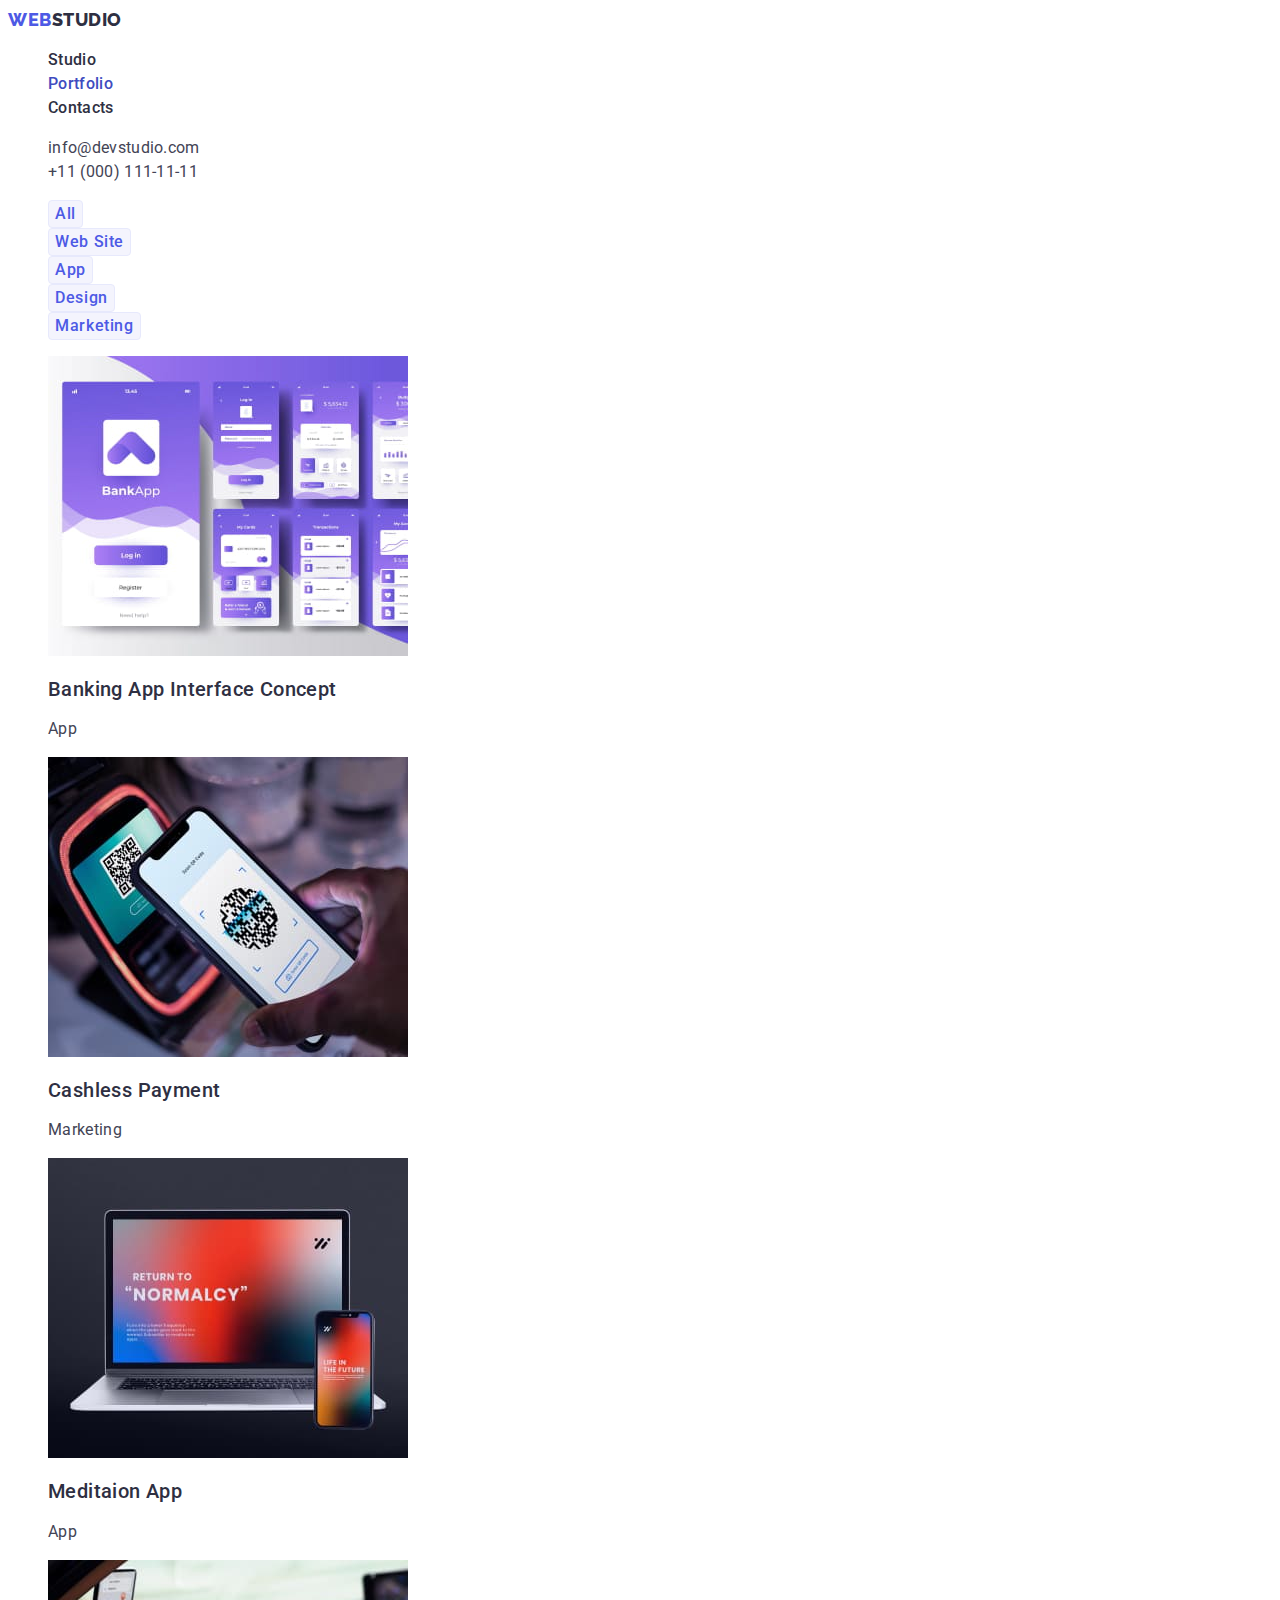
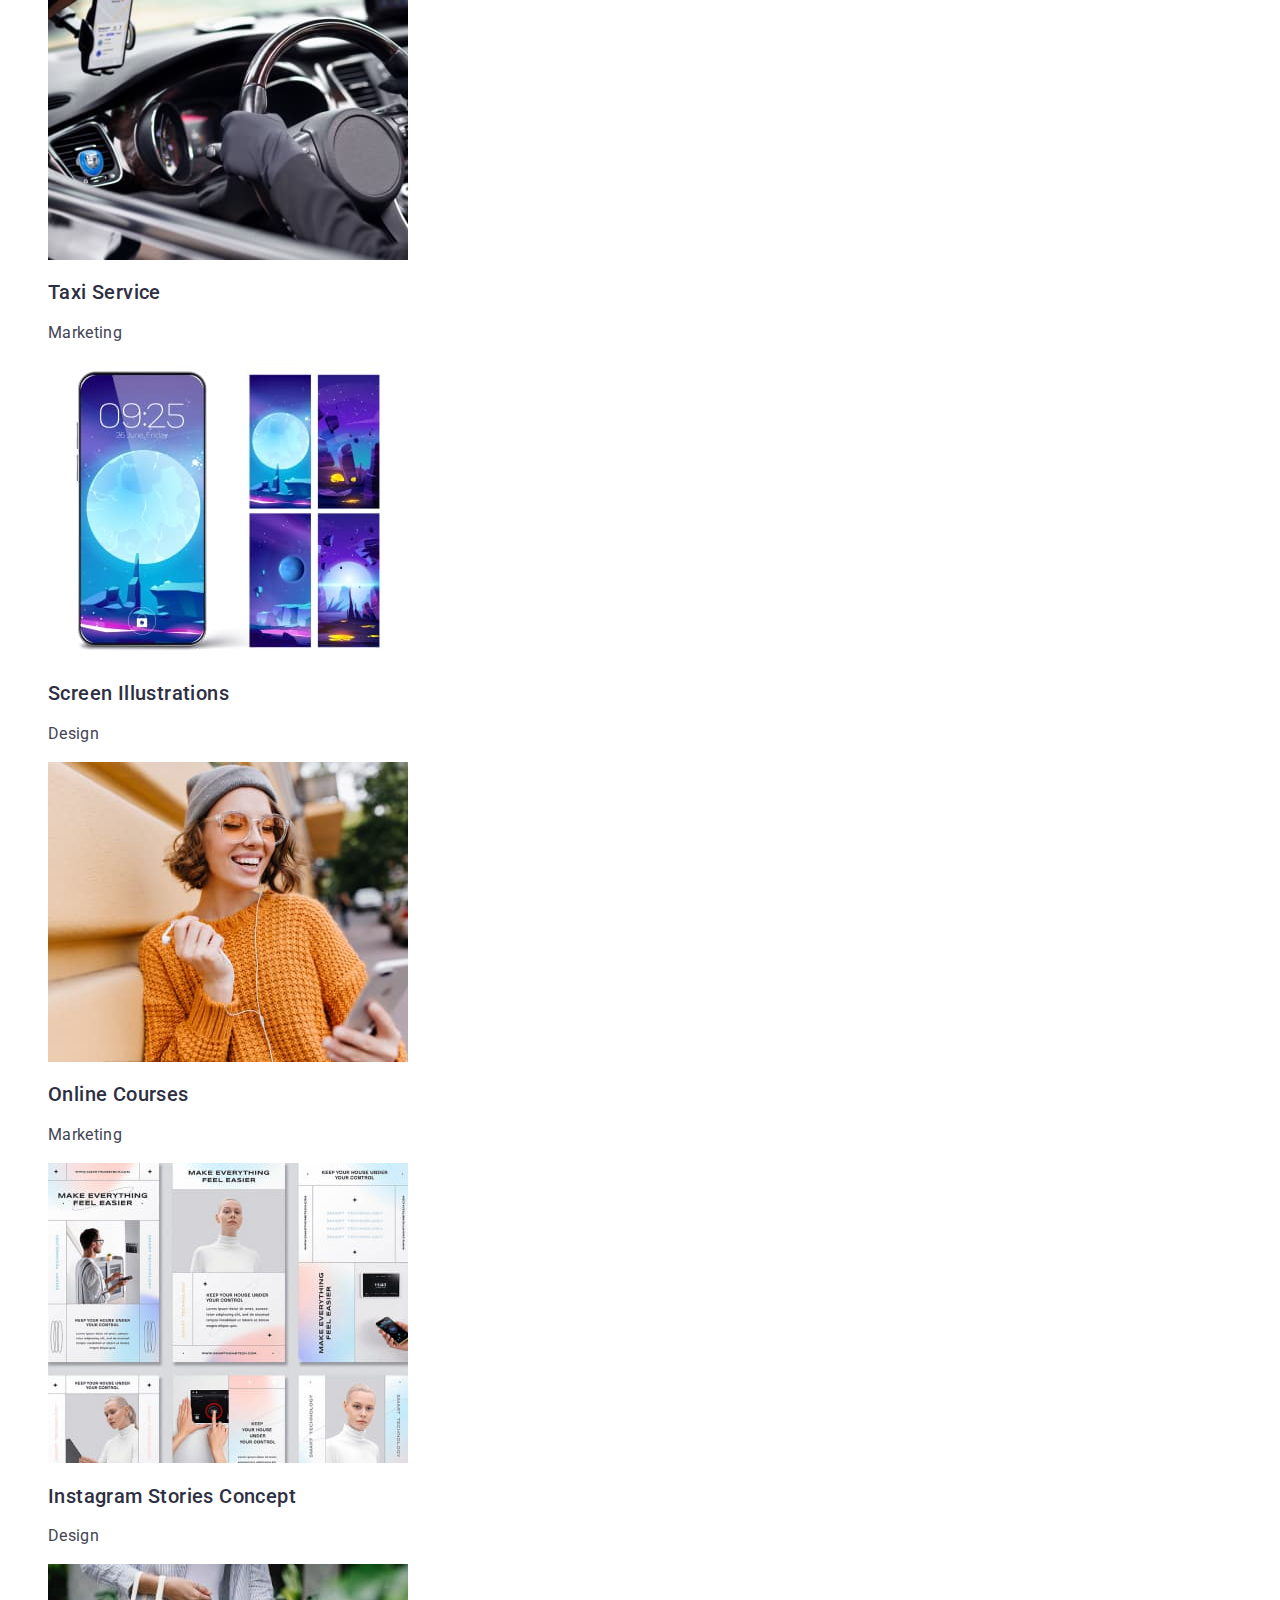
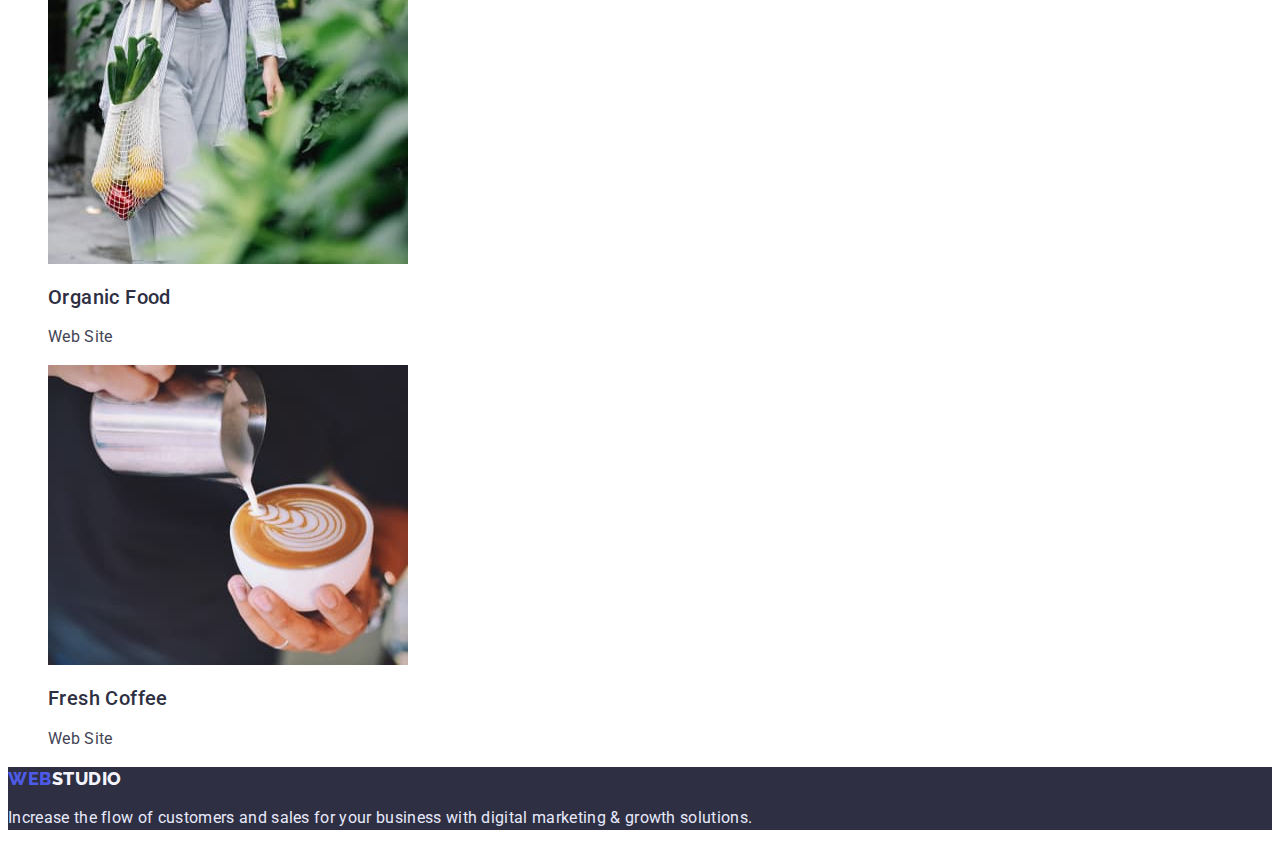
==== portfolio.html @ 2b6e5f43 "Initial commit" ====
<!DOCTYPE html>
<html lang="en">
  <head>
    <meta charset="UTF-8" />
    <meta http-equiv="X-UA-Compatible" content="IE=edge" />
    <meta name="viewport" content="width=device-width, initial-scale=1.0" />
    <link
      href="https://fonts.googleapis.com/css2?family=Raleway:wght@800&family=Roboto:wght@400;500;700;900&display=swap"
      rel="stylesheet"
    />
    <link rel="stylesheet" href="./css/styles.css" />
    <title>Portfolio</title>
  </head>
  <body>
    <!--Header-->
    <header>
      <nav class="navigation">
        <a class="logo" href="./index.html"
          ><span class="web">Web</span>Studio</a
        >
        <ul class="navigation-list">
          <li><a class="nav" href="./index.html">Studio</a></li>
          <li>
            <a class="nav current" href="./portfolio.html">Portfolio</a>
          </li>
          <li><a class="nav" href="">Contacts</a></li>
        </ul>
      </nav>
      <address class="address">
        <ul class="address-list">
          <li>
            <a class="add email" href="mailto:info@devstudio.com"
              >info@devstudio.com</a
            >
          </li>
          <li>
            <a class="add" href="tel:+110001111111">+11 (000) 111-11-11</a>
          </li>
        </ul>
      </address>
    </header>
    <main>
      <!--Buttons-->
      <section>
        <h1 class="header" hidden>Portfolio</h1>
        <ul class="buttons-list">
          <li><button class="button-portfolio" type="button">All</button></li>
          <li>
            <button class="button-portfolio" type="button">Web Site</button>
          </li>
          <li><button class="button-portfolio" type="button">App</button></li>
          <li>
            <button class="button-portfolio" type="button">Design</button>
          </li>
          <li>
            <button class="button-portfolio" type="button">Marketing</button>
          </li>
        </ul>
        <ul class="apps-list">
          <li>
            <a>
              <img
                src="./images/banking-app.jpg"
                alt="Banking App"
                width="360"
              />
              <h2 class="head">Banking App Interface Concept</h2>
              <p class="text">App</p>
            </a>
          </li>
          <li>
            <a>
              <img
                src="./images/cashless-payment.jpg"
                alt="Cashless Payment"
                width="360"
              />
              <h2 class="head">Cashless Payment</h2>
              <p class="text">Marketing</p>
            </a>
          </li>
          <li>
            <a>
              <img src="./images/meditaion-app.jpg" alt="Laptop" width="360" />
              <h2 class="head">Meditaion App</h2>
              <p class="text">App</p>
            </a>
          </li>
          <li>
            <a>
              <img
                src="./images/taxi-service.jpg"
                alt="Car from the inside"
                width="360"
              />
              <h2 class="head">Taxi Service</h2>
              <p class="text">Marketing</p>
            </a>
          </li>
          <li>
            <a>
              <img
                src="./images/screen-illustrations.jpg"
                alt="Phone"
                width="360"
              />
              <h2 class="head">Screen Illustrations</h2>
              <p class="text">Design</p>
            </a>
          </li>
          <li>
            <a>
              <img
                src="./images/online-courses.jpg"
                alt="Happy woman"
                width="360"
              />
              <h2 class="head">Online Courses</h2>
              <p class="text">Marketing</p>
            </a>
          </li>
          <li>
            <a>
              <img
                src="./images/inststories-concept.jpg"
                alt="Collage"
                width="360"
              />
              <h2 class="head">Instagram Stories Concept</h2>
              <p class="text">Design</p>
            </a>
          </li>
          <li>
            <a>
              <img src="./images/organic-food.jpg" alt="Fruits" width="360" />
              <h2 class="head">Organic Food</h2>
              <p class="text">Web Site</p>
            </a>
          </li>
          <li>
            <a>
              <img src="./images/coffee.jpg" alt="Coffee" width="360" />
              <h2 class="head">Fresh Coffee</h2>
              <p class="text">Web Site</p>
            </a>
          </li>
        </ul>
      </section>
    </main>
    <!--Footer-->
    <footer class="footer">
      <a href="./index.html" class="logo-footer"
        ><span class="web">Web</span>Studio</a
      >
      <p class="text-footer">
        Increase the flow of customers and sales for your business with digital
        marketing &amp; growth solutions.
      </p>
    </footer>
  </body>
</html>
---- css/styles.css ----
:root {
  --brand-color: #4d5ae5;
  --dark-color: #2e2f42;
  --body-text-color: #434455;
  --litemode-color: #f4f4fd;
  --accent-color: #e7e9fc;
  --white-color: #ffffff;
  --button-hover-color: #404bbf;
}

body {
  font-family: "Roboto", sans-serif;
  color: var(--dark-color);
  background: var(--white-color);
}

/*---------Remove list markers---------*/

.navigation-list,
.address-list,
.advantages-list,
.projects-list,
.team-list,
.buttons-list,
.apps-list {
  list-style-type: none;
}

/*-----------------Logo-----------------*/

.logo {
  font-family: "Raleway", sans-serif;
  text-transform: uppercase;
  text-decoration: none;
  font-weight: 800;
  font-size: 18px;
  color: var(--dark-color);
  line-height: 1.33;
  letter-spacing: 0.03em;
}

.logo .web {
  color: var(--brand-color);
}

.logo-footer {
  font-family: "Raleway", sans-serif;
  text-transform: uppercase;
  text-decoration: none;
  font-weight: 800;
  font-size: 18px;
  color: var(--litemode-color);
  line-height: 1.3125;
  letter-spacing: 0.03em;
}

.logo-footer .web {
  color: var(--brand-color);
}

/*---------------Navigation---------------*/

.nav {
  text-decoration: none;
  font-weight: 500;
  color: var(--dark-color);
  line-height: 1.5;
  letter-spacing: 0.02em;
}

.nav:hover,
.nav:focus {
  color: var(--button-hover-color);
}

.current {
  color: var(--button-hover-color);
}

/*-----------------Address-----------------*/
.address {
  font-style: normal;
}

.add {
  text-decoration: none;
  color: var(--body-text-color);
  line-height: 1.5;
  letter-spacing: 0.02em;
}

.email:hover,
.email:focus {
  color: var(--button-hover-color);
}
/*-----------------Headers-----------------*/

.header {
  font-size: 56px;
  color: var(--white-color);
  text-align: center;
  line-height: 1.07;
  letter-spacing: 0.02em;
}

.header-second {
  font-size: 36px;
  color: var(--dark-color);
  line-height: 1.11;
  text-align: center;
  letter-spacing: 0.02em;
}

.head {
  font-weight: 500;
  font-size: 20px;
  color: var(--dark-color);
  line-height: 1.2;
  letter-spacing: 0.02em;
}

.head-team {
  text-align: center;
}

/*-----------------Text-----------------*/

.text {
  color: var(--body-text-color);
  line-height: 1.5;
  letter-spacing: 0.02em;
}

.text-team {
  text-align: center;
}

.text-footer {
  color: var(--accent-color);
  line-height: 1.5;
  letter-spacing: 0.02em;
}

/*--------------Backgrounds--------------*/
.team {
  background-color: var(--litemode-color);
}

.team-member {
  background: var(--white-color);
}

.footer {
  background: var(--dark-color);
}

.header-bg {
  background: var(--dark-color);
}

/*----------------Buttons----------------*/

.button-portfolio {
  background: var(--litemode-color);
  border: 1px solid var(--accent-color);
  border-radius: 4px;
  font-weight: 500;
  font-size: 16px;
  cursor: pointer;
  color: var(--brand-color);
  line-height: 1.5;
  letter-spacing: 0.04em;
  font-family: inherit;
}
.button-portfolio:hover,
.button-portfolio:focus {
  background: var(--button-hover-color);
  color: var(--white-color);
  border-color: transparent;
}

.button-order {
  color: var(--white-color);
  background: var(--brand-color);
  box-shadow: 0px 4px 4px rgba(0, 0, 0, 0.15);
  font-size: 16px;
  font-weight: 500;
  border-radius: 4px;
  cursor: pointer;
  line-height: 1.5;
  letter-spacing: 0.04em;
  font-family: inherit;
}

.button-order:hover,
.button-order:focus {
  background: var(--button-hover-color);
}
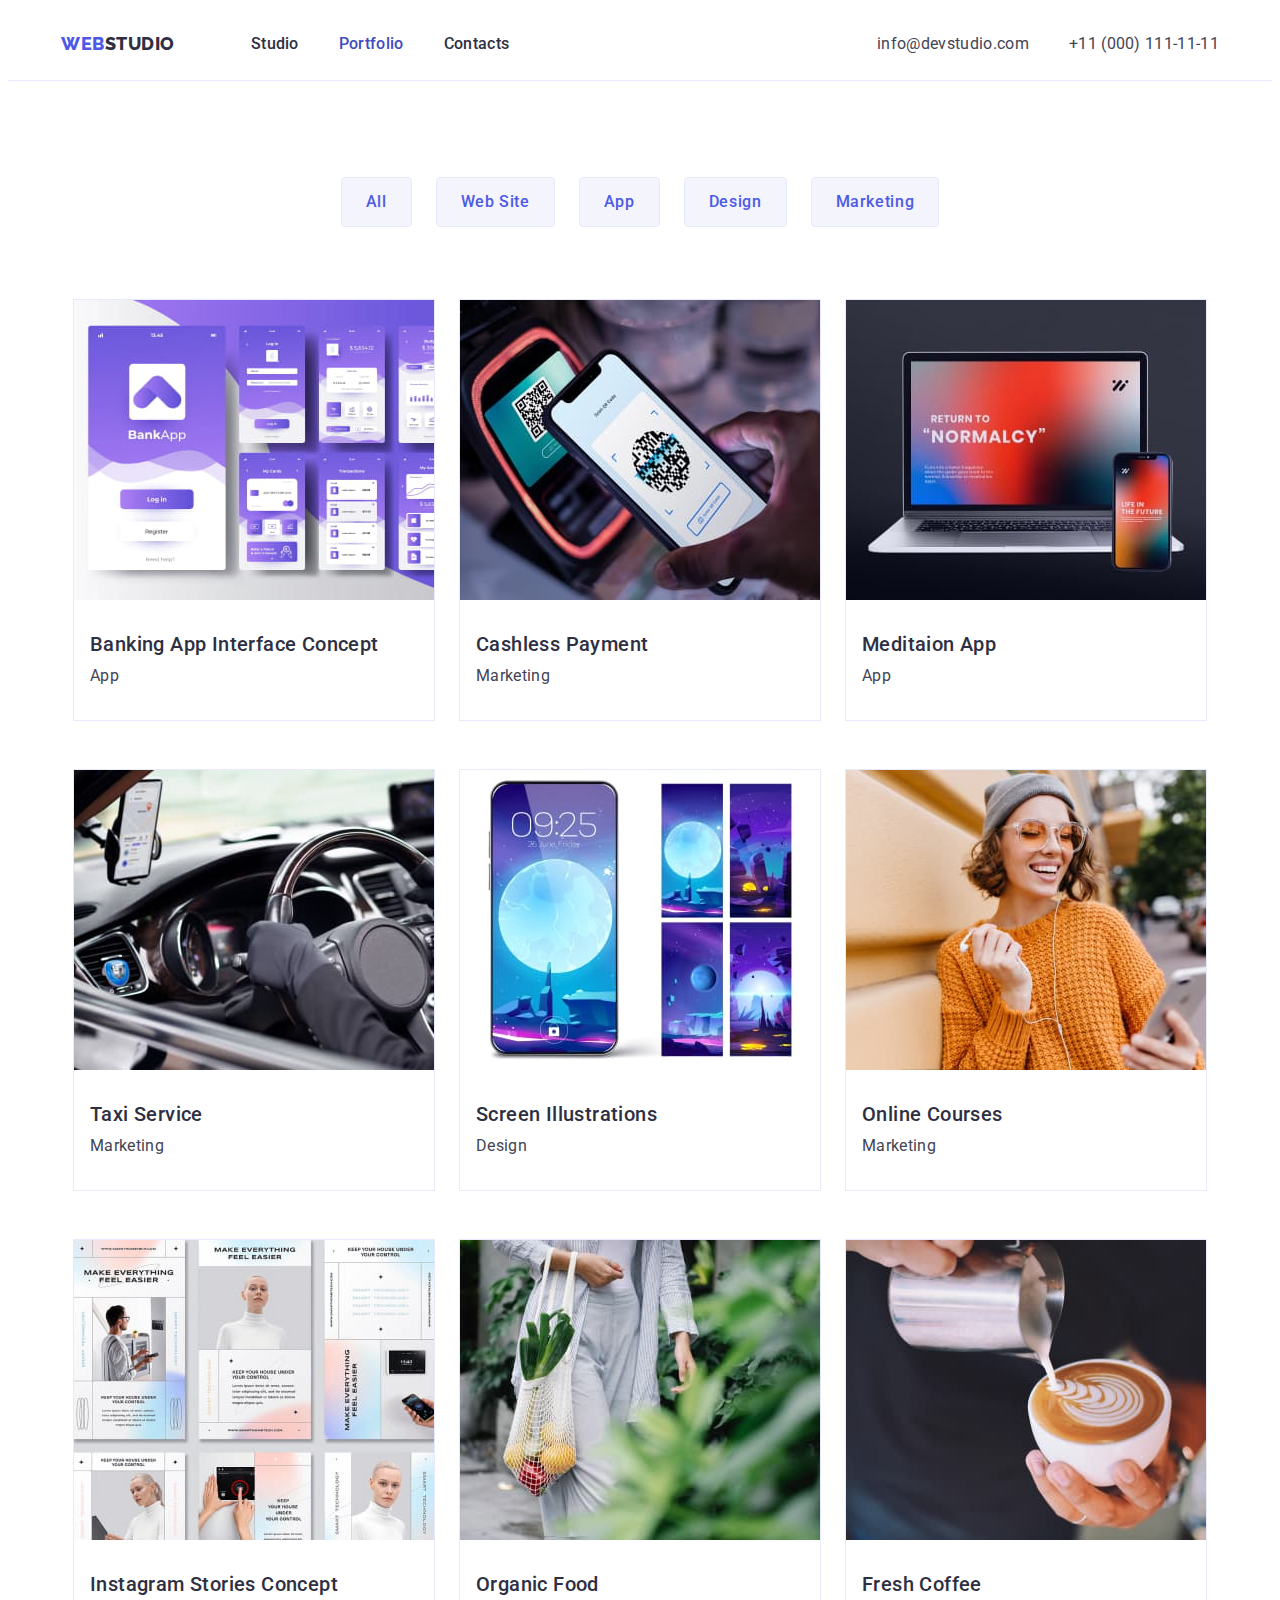
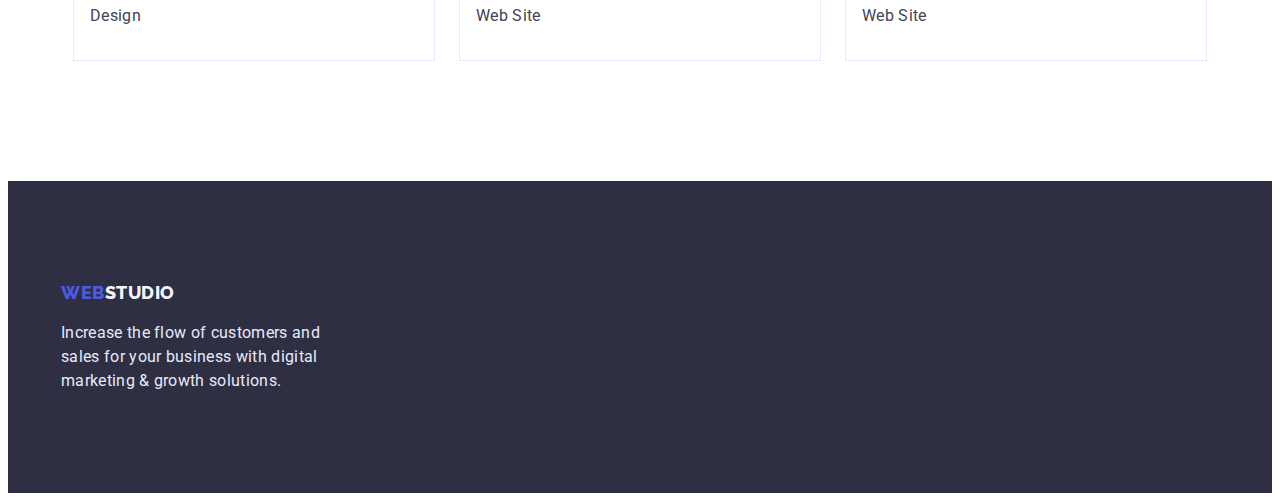
==== commit d02ef624: "V 1" ====
--- a/portfolio.html
+++ b/portfolio.html
@@ -4,6 +4,13 @@
     <meta charset="UTF-8" />
     <meta http-equiv="X-UA-Compatible" content="IE=edge" />
     <meta name="viewport" content="width=device-width, initial-scale=1.0" />
+    <link
+      rel="stylesheet"
+      href="https://cdnjs.cloudflare.com/ajax/libs/modern-normalize/1.1.0/modern-normalize.min.css"
+      integrity="sha512-wpPYUAdjBVSE4KJnH1VR1HeZfpl1ub8YT/NKx4PuQ5NmX2tKuGu6U/JRp5y+Y8XG2tV+wKQpNHVUX03MfMFn9Q=="
+      crossorigin="anonymous"
+      referrerpolicy="no-referrer"
+    />
     <link
       href="https://fonts.googleapis.com/css2?family=Raleway:wght@800&family=Roboto:wght@400;500;700;900&display=swap"
       rel="stylesheet"
@@ -13,149 +20,179 @@
   </head>
   <body>
     <!--Header-->
-    <header>
-      <nav class="navigation">
-        <a class="logo" href="./index.html"
-          ><span class="web">Web</span>Studio</a
-        >
-        <ul class="navigation-list">
-          <li><a class="nav" href="./index.html">Studio</a></li>
-          <li>
-            <a class="nav current" href="./portfolio.html">Portfolio</a>
-          </li>
-          <li><a class="nav" href="">Contacts</a></li>
-        </ul>
-      </nav>
-      <address class="address">
-        <ul class="address-list">
-          <li>
-            <a class="add email" href="mailto:info@devstudio.com"
-              >info@devstudio.com</a
-            >
-          </li>
-          <li>
-            <a class="add" href="tel:+110001111111">+11 (000) 111-11-11</a>
-          </li>
-        </ul>
-      </address>
+    <header class="header-main">
+      <div class="container menu-container">
+        <nav class="navigation">
+          <a class="logo" href="./index.html"
+            ><span class="web">Web</span>Studio</a
+          >
+          <ul class="navigation-list">
+            <li><a class="nav" href="./index.html">Studio</a></li>
+            <li>
+              <a class="nav current" href="./portfolio.html">Portfolio</a>
+            </li>
+            <li><a class="nav" href="">Contacts</a></li>
+          </ul>
+        </nav>
+        <address class="address">
+          <ul class="address-list">
+            <li>
+              <a class="add email" href="mailto:info@devstudio.com"
+                >info@devstudio.com</a
+              >
+            </li>
+            <li>
+              <a class="add" href="tel:+110001111111">+11 (000) 111-11-11</a>
+            </li>
+          </ul>
+        </address>
+      </div>
     </header>
     <main>
       <!--Buttons-->
       <section>
-        <h1 class="header" hidden>Portfolio</h1>
-        <ul class="buttons-list">
-          <li><button class="button-portfolio" type="button">All</button></li>
-          <li>
-            <button class="button-portfolio" type="button">Web Site</button>
-          </li>
-          <li><button class="button-portfolio" type="button">App</button></li>
-          <li>
-            <button class="button-portfolio" type="button">Design</button>
-          </li>
-          <li>
-            <button class="button-portfolio" type="button">Marketing</button>
-          </li>
-        </ul>
-        <ul class="apps-list">
-          <li>
-            <a>
-              <img
-                src="./images/banking-app.jpg"
-                alt="Banking App"
-                width="360"
-              />
-              <h2 class="head">Banking App Interface Concept</h2>
-              <p class="text">App</p>
-            </a>
-          </li>
-          <li>
-            <a>
-              <img
-                src="./images/cashless-payment.jpg"
-                alt="Cashless Payment"
-                width="360"
-              />
-              <h2 class="head">Cashless Payment</h2>
-              <p class="text">Marketing</p>
-            </a>
-          </li>
-          <li>
-            <a>
-              <img src="./images/meditaion-app.jpg" alt="Laptop" width="360" />
-              <h2 class="head">Meditaion App</h2>
-              <p class="text">App</p>
-            </a>
-          </li>
-          <li>
-            <a>
-              <img
-                src="./images/taxi-service.jpg"
-                alt="Car from the inside"
-                width="360"
-              />
-              <h2 class="head">Taxi Service</h2>
-              <p class="text">Marketing</p>
-            </a>
-          </li>
-          <li>
-            <a>
-              <img
-                src="./images/screen-illustrations.jpg"
-                alt="Phone"
-                width="360"
-              />
-              <h2 class="head">Screen Illustrations</h2>
-              <p class="text">Design</p>
-            </a>
-          </li>
-          <li>
-            <a>
-              <img
-                src="./images/online-courses.jpg"
-                alt="Happy woman"
-                width="360"
-              />
-              <h2 class="head">Online Courses</h2>
-              <p class="text">Marketing</p>
-            </a>
-          </li>
-          <li>
-            <a>
-              <img
-                src="./images/inststories-concept.jpg"
-                alt="Collage"
-                width="360"
-              />
-              <h2 class="head">Instagram Stories Concept</h2>
-              <p class="text">Design</p>
-            </a>
-          </li>
-          <li>
-            <a>
-              <img src="./images/organic-food.jpg" alt="Fruits" width="360" />
-              <h2 class="head">Organic Food</h2>
-              <p class="text">Web Site</p>
-            </a>
-          </li>
-          <li>
-            <a>
-              <img src="./images/coffee.jpg" alt="Coffee" width="360" />
-              <h2 class="head">Fresh Coffee</h2>
-              <p class="text">Web Site</p>
-            </a>
-          </li>
-        </ul>
+        <div class="container container-portfolio">
+          <h1 class="header visually-hidden">Portfolio</h1>
+          <ul class="buttons-list">
+            <li><button class="button-portfolio" type="button">All</button></li>
+            <li>
+              <button class="button-portfolio" type="button">Web Site</button>
+            </li>
+            <li><button class="button-portfolio" type="button">App</button></li>
+            <li>
+              <button class="button-portfolio" type="button">Design</button>
+            </li>
+            <li>
+              <button class="button-portfolio" type="button">Marketing</button>
+            </li>
+          </ul>
+          <ul class="apps-list">
+            <li class="app">
+              <a>
+                <img
+                  src="./images/banking-app.jpg"
+                  alt="Banking App"
+                  width="360"
+                />
+                <div class="container-app">
+                  <h2 class="head">Banking App Interface Concept</h2>
+                  <p class="text">App</p>
+                </div>
+              </a>
+            </li>
+            <li class="app">
+              <a>
+                <img
+                  src="./images/cashless-payment.jpg"
+                  alt="Cashless Payment"
+                  width="360"
+                />
+                <div class="container-app">
+                  <h2 class="head">Cashless Payment</h2>
+                  <p class="text">Marketing</p>
+                </div>
+              </a>
+            </li>
+            <li class="app">
+              <a>
+                <img
+                  src="./images/meditaion-app.jpg"
+                  alt="Laptop"
+                  width="360"
+                />
+                <div class="container-app">
+                  <h2 class="head">Meditaion App</h2>
+                  <p class="text">App</p>
+                </div>
+              </a>
+            </li>
+            <li class="app">
+              <a>
+                <img
+                  src="./images/taxi-service.jpg"
+                  alt="Car from the inside"
+                  width="360"
+                />
+                <div class="container-app">
+                  <h2 class="head">Taxi Service</h2>
+                  <p class="text">Marketing</p>
+                </div>
+              </a>
+            </li>
+            <li class="app">
+              <a>
+                <img
+                  src="./images/screen-illustrations.jpg"
+                  alt="Phone"
+                  width="360"
+                />
+                <div class="container-app">
+                  <h2 class="head">Screen Illustrations</h2>
+                  <p class="text">Design</p>
+                </div>
+              </a>
+            </li>
+            <li class="app">
+              <a>
+                <img
+                  src="./images/online-courses.jpg"
+                  alt="Happy woman"
+                  width="360"
+                />
+                <div class="container-app">
+                  <h2 class="head">Online Courses</h2>
+                  <p class="text">Marketing</p>
+                </div>
+              </a>
+            </li>
+            <li class="app">
+              <a>
+                <img
+                  src="./images/inststories-concept.jpg"
+                  alt="Collage"
+                  width="360"
+                />
+                <div class="container-app">
+                  <h2 class="head">Instagram Stories Concept</h2>
+                  <p class="text">Design</p>
+                </div>
+              </a>
+            </li>
+            <li class="app">
+              <a>
+                <img src="./images/organic-food.jpg" alt="Fruits" width="360" />
+                <div class="container-app">
+                  <h2 class="head">Organic Food</h2>
+                  <p class="text">Web Site</p>
+                </div>
+              </a>
+            </li>
+            <li class="app">
+              <a>
+                <img src="./images/coffee.jpg" alt="Coffee" width="360" />
+                <div class="container-app">
+                  <h2 class="head">Fresh Coffee</h2>
+                  <p class="text">Web Site</p>
+                </div>
+              </a>
+            </li>
+          </ul>
+        </div>
       </section>
     </main>
     <!--Footer-->
-    <footer class="footer">
-      <a href="./index.html" class="logo-footer"
-        ><span class="web">Web</span>Studio</a
-      >
-      <p class="text-footer">
-        Increase the flow of customers and sales for your business with digital
-        marketing &amp; growth solutions.
-      </p>
+    <footer>
+      <section class="footer">
+        <div class="container container-footer">
+          <a href="./index.html" class="logo-footer"
+            ><span class="web">Web</span>Studio</a
+          >
+          <p class="text-footer">
+            Increase the flow of customers and sales for your business with
+            digital marketing &amp; growth solutions.
+          </p>
+        </div>
+      </section>
     </footer>
   </body>
 </html>
--- a/css/styles.css
+++ b/css/styles.css
@@ -8,10 +8,48 @@
   --button-hover-color: #404bbf;
 }
 
+h1,
+h2,
+h3,
+h4,
+h5,
+h6,
+p {
+  margin: 0;
+}
+
+ul {
+  margin: 0;
+  padding: 0;
+}
+
+img {
+  display: block;
+}
+
 body {
   font-family: "Roboto", sans-serif;
   color: var(--dark-color);
   background: var(--white-color);
+}
+
+.visually-hidden {
+  position: absolute;
+  top: -150%;
+  z-index: -100;
+  width: 0;
+  height: 0;
+  opacity: 0;
+  visibility: hidden;
+  user-select: none;
+  pointer-events: none;
+  cursor: none;
+  margin: 0;
+  padding: 0;
+  overflow: hidden;
+  border: none;
+  outline: none;
+  white-space: nowrap;
 }
 
 /*---------Remove list markers---------*/
@@ -26,6 +64,37 @@
   list-style-type: none;
 }
 
+/*-----------------Lists-----------------*/
+
+.team-list {
+  display: flex;
+  justify-content: center;
+  gap: 32px;
+}
+
+.buttons-list {
+  display: flex;
+  margin-bottom: 72px;
+  margin-left: auto;
+  margin-right: auto;
+  gap: 24px;
+}
+
+.advantages-list {
+  display: flex;
+  align-items: center;
+  padding-top: 120px;
+  padding-bottom: 120px;
+  gap: 24px;
+}
+
+.apps-list {
+  display: flex;
+  width: 1158px;
+  flex-wrap: wrap;
+  justify-content: center;
+}
+
 /*-----------------Logo-----------------*/
 
 .logo {
@@ -37,9 +106,11 @@
   color: var(--dark-color);
   line-height: 1.33;
   letter-spacing: 0.03em;
-}
-
-.logo .web {
+  margin-right: 76px;
+}
+
+.logo .web,
+.logo-footer .web {
   color: var(--brand-color);
 }
 
@@ -52,10 +123,8 @@
   color: var(--litemode-color);
   line-height: 1.3125;
   letter-spacing: 0.03em;
-}
-
-.logo-footer .web {
-  color: var(--brand-color);
+  display: flex;
+  margin-bottom: 16px;
 }
 
 /*---------------Navigation---------------*/
@@ -77,9 +146,21 @@
   color: var(--button-hover-color);
 }
 
+.navigation {
+  display: flex;
+  padding: 24px 0;
+  align-items: center;
+}
+
+.navigation-list {
+  display: flex;
+  gap: 40px;
+}
+
 /*-----------------Address-----------------*/
 .address {
   font-style: normal;
+  padding: 24px 0;
 }
 
 .add {
@@ -93,14 +174,24 @@
 .email:focus {
   color: var(--button-hover-color);
 }
+
+.address-list {
+  display: flex;
+  gap: 40px;
+}
+
 /*-----------------Headers-----------------*/
 
 .header {
   font-size: 56px;
   color: var(--white-color);
   text-align: center;
+  margin-left: auto;
+  margin-right: auto;
   line-height: 1.07;
   letter-spacing: 0.02em;
+  margin-bottom: 48px;
+  width: 496px;
 }
 
 .header-second {
@@ -109,6 +200,7 @@
   line-height: 1.11;
   text-align: center;
   letter-spacing: 0.02em;
+  margin-bottom: 72px;
 }
 
 .head {
@@ -117,10 +209,16 @@
   color: var(--dark-color);
   line-height: 1.2;
   letter-spacing: 0.02em;
-}
-
-.head-team {
+  margin-bottom: 8px;
+}
+
+.head-team,
+.text-team {
   text-align: center;
+}
+
+.header-main {
+  border-bottom: 1px solid var(--accent-color);
 }
 
 /*-----------------Text-----------------*/
@@ -131,14 +229,18 @@
   letter-spacing: 0.02em;
 }
 
-.text-team {
-  text-align: center;
-}
-
 .text-footer {
   color: var(--accent-color);
   line-height: 1.5;
   letter-spacing: 0.02em;
+  width: 264px;
+}
+
+.projects-list {
+  padding-bottom: 120px;
+  gap: 24px;
+  display: flex;
+  justify-content: center;
 }
 
 /*--------------Backgrounds--------------*/
@@ -148,13 +250,13 @@
 
 .team-member {
   background: var(--white-color);
-}
-
+  box-shadow: 0px 1px 6px rgba(46, 47, 66, 0.08),
+    0px 1px 1px rgba(46, 47, 66, 0.16), 0px 2px 1px rgba(46, 47, 66, 0.08);
+  border-radius: 0px 0px 4px 4px;
+}
+
+.header-bg,
 .footer {
-  background: var(--dark-color);
-}
-
-.header-bg {
   background: var(--dark-color);
 }
 
@@ -171,7 +273,9 @@
   line-height: 1.5;
   letter-spacing: 0.04em;
   font-family: inherit;
-}
+  padding: 12px 24px;
+}
+
 .button-portfolio:hover,
 .button-portfolio:focus {
   background: var(--button-hover-color);
@@ -186,13 +290,90 @@
   font-size: 16px;
   font-weight: 500;
   border-radius: 4px;
+  border-color: transparent;
   cursor: pointer;
   line-height: 1.5;
   letter-spacing: 0.04em;
   font-family: inherit;
+  padding: 16px 32px;
+  display: flex;
+  margin-left: auto;
+  margin-right: auto;
 }
 
 .button-order:hover,
 .button-order:focus {
   background: var(--button-hover-color);
 }
+
+/*----------------Containers----------------*/
+
+.container {
+  width: 1158px;
+  margin: 0 auto;
+  padding-left: 15px;
+  padding-right: 15px;
+}
+
+.menu-container {
+  display: flex;
+  justify-content: space-between;
+}
+
+.container-portfolio {
+  display: flex;
+  justify-content: center;
+  flex-direction: column;
+  padding-top: 96px;
+  padding-bottom: 120px;
+  padding-left: 0;
+  padding-right: 0;
+}
+
+.container-our-team {
+  padding-top: 120px;
+  padding-bottom: 120px;
+}
+
+.container-footer {
+  padding-top: 100px;
+  padding-bottom: 100px;
+}
+
+.container-team {
+  padding: 32px 60px;
+}
+
+.header-container {
+  padding: 188px;
+}
+
+.container-app {
+  margin-top: 32px;
+  margin-left: 54px;
+  margin-bottom: 32px;
+  margin-left: 16px;
+}
+
+.team-member {
+  display: flex;
+  flex-direction: column;
+}
+
+.adv-item {
+  flex-basis: calc((100% - 72px) / 4);
+}
+
+.app {
+  border: 1px solid var(--accent-color);
+  margin-bottom: 48px;
+  min-width: 360px;
+  min-height: 420px;
+}
+
+.app:not(:nth-child(3n + 0)) {
+  margin-right: 24px;
+}
+.app:nth-last-child(-n + 3) {
+  margin-bottom: 0;
+}
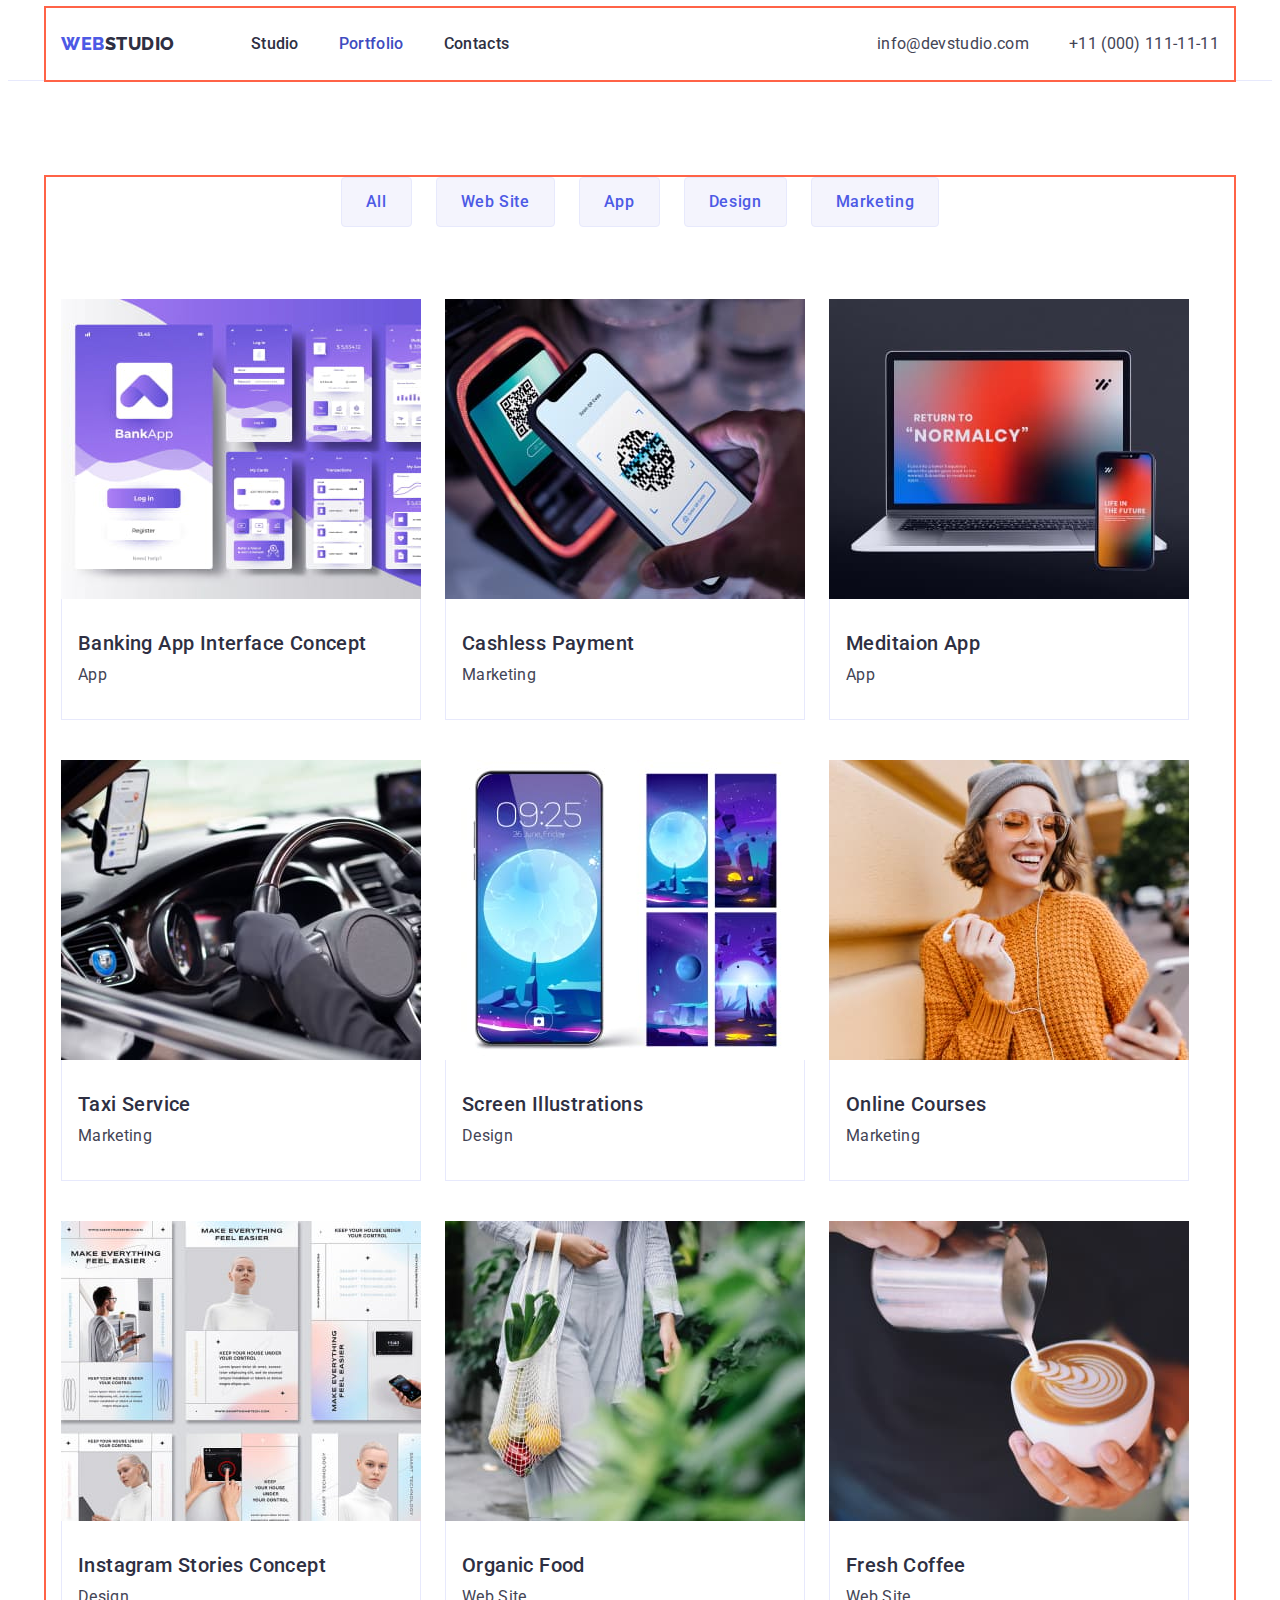
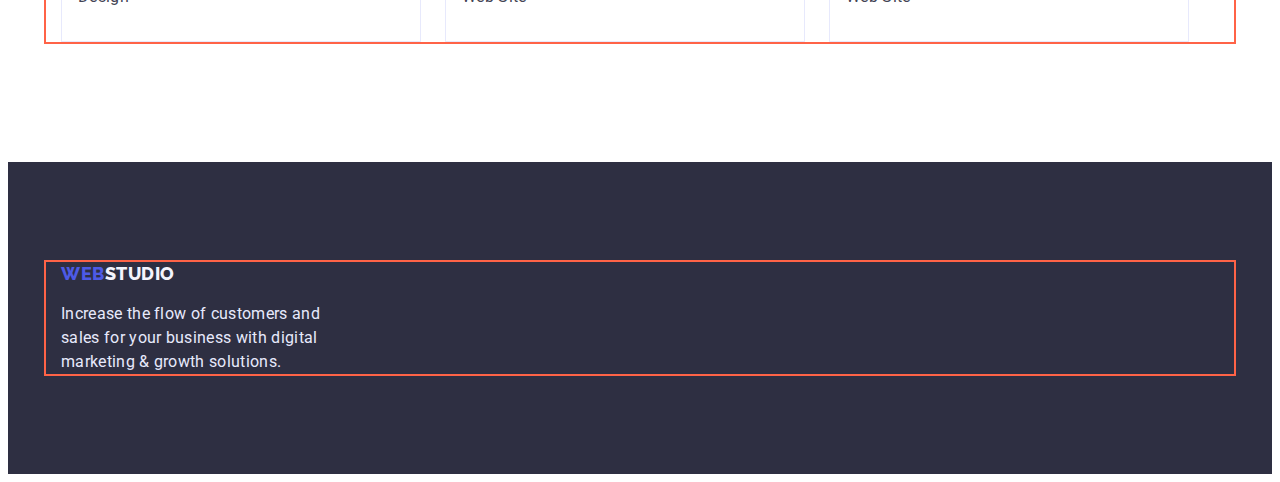
==== commit c55e7ed1: "V 1.1 (fixed)" ====
--- a/portfolio.html
+++ b/portfolio.html
@@ -50,8 +50,8 @@
     </header>
     <main>
       <!--Buttons-->
-      <section>
-        <div class="container container-portfolio">
+      <section class="container-portfolio">
+        <div class="container">
           <h1 class="header visually-hidden">Portfolio</h1>
           <ul class="buttons-list">
             <li><button class="button-portfolio" type="button">All</button></li>
@@ -68,7 +68,7 @@
           </ul>
           <ul class="apps-list">
             <li class="app">
-              <a>
+              <a class="link-app" href="">
                 <img
                   src="./images/banking-app.jpg"
                   alt="Banking App"
@@ -81,7 +81,7 @@
               </a>
             </li>
             <li class="app">
-              <a>
+              <a class="link-app" href="">
                 <img
                   src="./images/cashless-payment.jpg"
                   alt="Cashless Payment"
@@ -94,7 +94,7 @@
               </a>
             </li>
             <li class="app">
-              <a>
+              <a class="link-app" href="">
                 <img
                   src="./images/meditaion-app.jpg"
                   alt="Laptop"
@@ -107,7 +107,7 @@
               </a>
             </li>
             <li class="app">
-              <a>
+              <a class="link-app" href="">
                 <img
                   src="./images/taxi-service.jpg"
                   alt="Car from the inside"
@@ -120,7 +120,7 @@
               </a>
             </li>
             <li class="app">
-              <a>
+              <a class="link-app" href="">
                 <img
                   src="./images/screen-illustrations.jpg"
                   alt="Phone"
@@ -133,7 +133,7 @@
               </a>
             </li>
             <li class="app">
-              <a>
+              <a class="link-app" href="">
                 <img
                   src="./images/online-courses.jpg"
                   alt="Happy woman"
@@ -146,7 +146,7 @@
               </a>
             </li>
             <li class="app">
-              <a>
+              <a class="link-app" href="">
                 <img
                   src="./images/inststories-concept.jpg"
                   alt="Collage"
@@ -159,7 +159,7 @@
               </a>
             </li>
             <li class="app">
-              <a>
+              <a class="link-app" href="">
                 <img src="./images/organic-food.jpg" alt="Fruits" width="360" />
                 <div class="container-app">
                   <h2 class="head">Organic Food</h2>
@@ -168,7 +168,7 @@
               </a>
             </li>
             <li class="app">
-              <a>
+              <a class="link-app" href="">
                 <img src="./images/coffee.jpg" alt="Coffee" width="360" />
                 <div class="container-app">
                   <h2 class="head">Fresh Coffee</h2>
@@ -181,18 +181,16 @@
       </section>
     </main>
     <!--Footer-->
-    <footer>
-      <section class="footer">
-        <div class="container container-footer">
-          <a href="./index.html" class="logo-footer"
-            ><span class="web">Web</span>Studio</a
-          >
-          <p class="text-footer">
-            Increase the flow of customers and sales for your business with
-            digital marketing &amp; growth solutions.
-          </p>
-        </div>
-      </section>
+    <footer class="footer">
+      <div class="container container-footer">
+        <a href="./index.html" class="logo-footer"
+          ><span class="web">Web</span>Studio</a
+        >
+        <p class="text-footer">
+          Increase the flow of customers and sales for your business with
+          digital marketing &amp; growth solutions.
+        </p>
+      </div>
     </footer>
   </body>
 </html>
--- a/css/styles.css
+++ b/css/styles.css
@@ -68,31 +68,32 @@
 
 .team-list {
   display: flex;
+  gap: 24px;
+}
+
+.buttons-list {
+  display: flex;
+  margin-bottom: 72px;
   justify-content: center;
-  gap: 32px;
-}
-
-.buttons-list {
-  display: flex;
-  margin-bottom: 72px;
-  margin-left: auto;
-  margin-right: auto;
   gap: 24px;
 }
 
 .advantages-list {
   display: flex;
   align-items: center;
+  gap: 24px;
+}
+
+.advantages {
   padding-top: 120px;
   padding-bottom: 120px;
-  gap: 24px;
 }
 
 .apps-list {
   display: flex;
-  width: 1158px;
   flex-wrap: wrap;
-  justify-content: center;
+  row-gap: 40px;
+  column-gap: 24px;
 }
 
 /*-----------------Logo-----------------*/
@@ -123,7 +124,7 @@
   color: var(--litemode-color);
   line-height: 1.3125;
   letter-spacing: 0.03em;
-  display: flex;
+  display: inline-block;
   margin-bottom: 16px;
 }
 
@@ -237,10 +238,17 @@
 }
 
 .projects-list {
+  gap: 24px;
+  display: flex;
+  justify-content: center;
+}
+
+.projects {
   padding-bottom: 120px;
-  gap: 24px;
-  display: flex;
-  justify-content: center;
+}
+
+.img-item {
+  min-width: 360px;
 }
 
 /*--------------Backgrounds--------------*/
@@ -253,6 +261,10 @@
   box-shadow: 0px 1px 6px rgba(46, 47, 66, 0.08),
     0px 1px 1px rgba(46, 47, 66, 0.16), 0px 2px 1px rgba(46, 47, 66, 0.08);
   border-radius: 0px 0px 4px 4px;
+  min-width: 264px;
+}
+.header-bg {
+  padding: 188px 0;
 }
 
 .header-bg,
@@ -290,13 +302,13 @@
   font-size: 16px;
   font-weight: 500;
   border-radius: 4px;
-  border-color: transparent;
+  border: none;
   cursor: pointer;
   line-height: 1.5;
   letter-spacing: 0.04em;
   font-family: inherit;
   padding: 16px 32px;
-  display: flex;
+  display: block;
   margin-left: auto;
   margin-right: auto;
 }
@@ -313,6 +325,7 @@
   margin: 0 auto;
   padding-left: 15px;
   padding-right: 15px;
+  outline: 2px solid tomato;
 }
 
 .menu-container {
@@ -330,34 +343,25 @@
   padding-right: 0;
 }
 
-.container-our-team {
+.team {
   padding-top: 120px;
   padding-bottom: 120px;
 }
 
-.container-footer {
+.footer {
   padding-top: 100px;
   padding-bottom: 100px;
 }
 
 .container-team {
-  padding: 32px 60px;
-}
-
-.header-container {
-  padding: 188px;
+  padding: 32px 16px;
 }
 
 .container-app {
-  margin-top: 32px;
-  margin-left: 54px;
-  margin-bottom: 32px;
-  margin-left: 16px;
-}
-
-.team-member {
-  display: flex;
-  flex-direction: column;
+  border-bottom: 1px solid var(--accent-color);
+  border-left: 1px solid var(--accent-color);
+  border-right: 1px solid var(--accent-color);
+  padding: 32px 16px;
 }
 
 .adv-item {
@@ -365,15 +369,9 @@
 }
 
 .app {
-  border: 1px solid var(--accent-color);
-  margin-bottom: 48px;
   min-width: 360px;
-  min-height: 420px;
-}
-
-.app:not(:nth-child(3n + 0)) {
-  margin-right: 24px;
-}
-.app:nth-last-child(-n + 3) {
-  margin-bottom: 0;
-}
+}
+
+.link-app {
+  text-decoration: none;
+}
